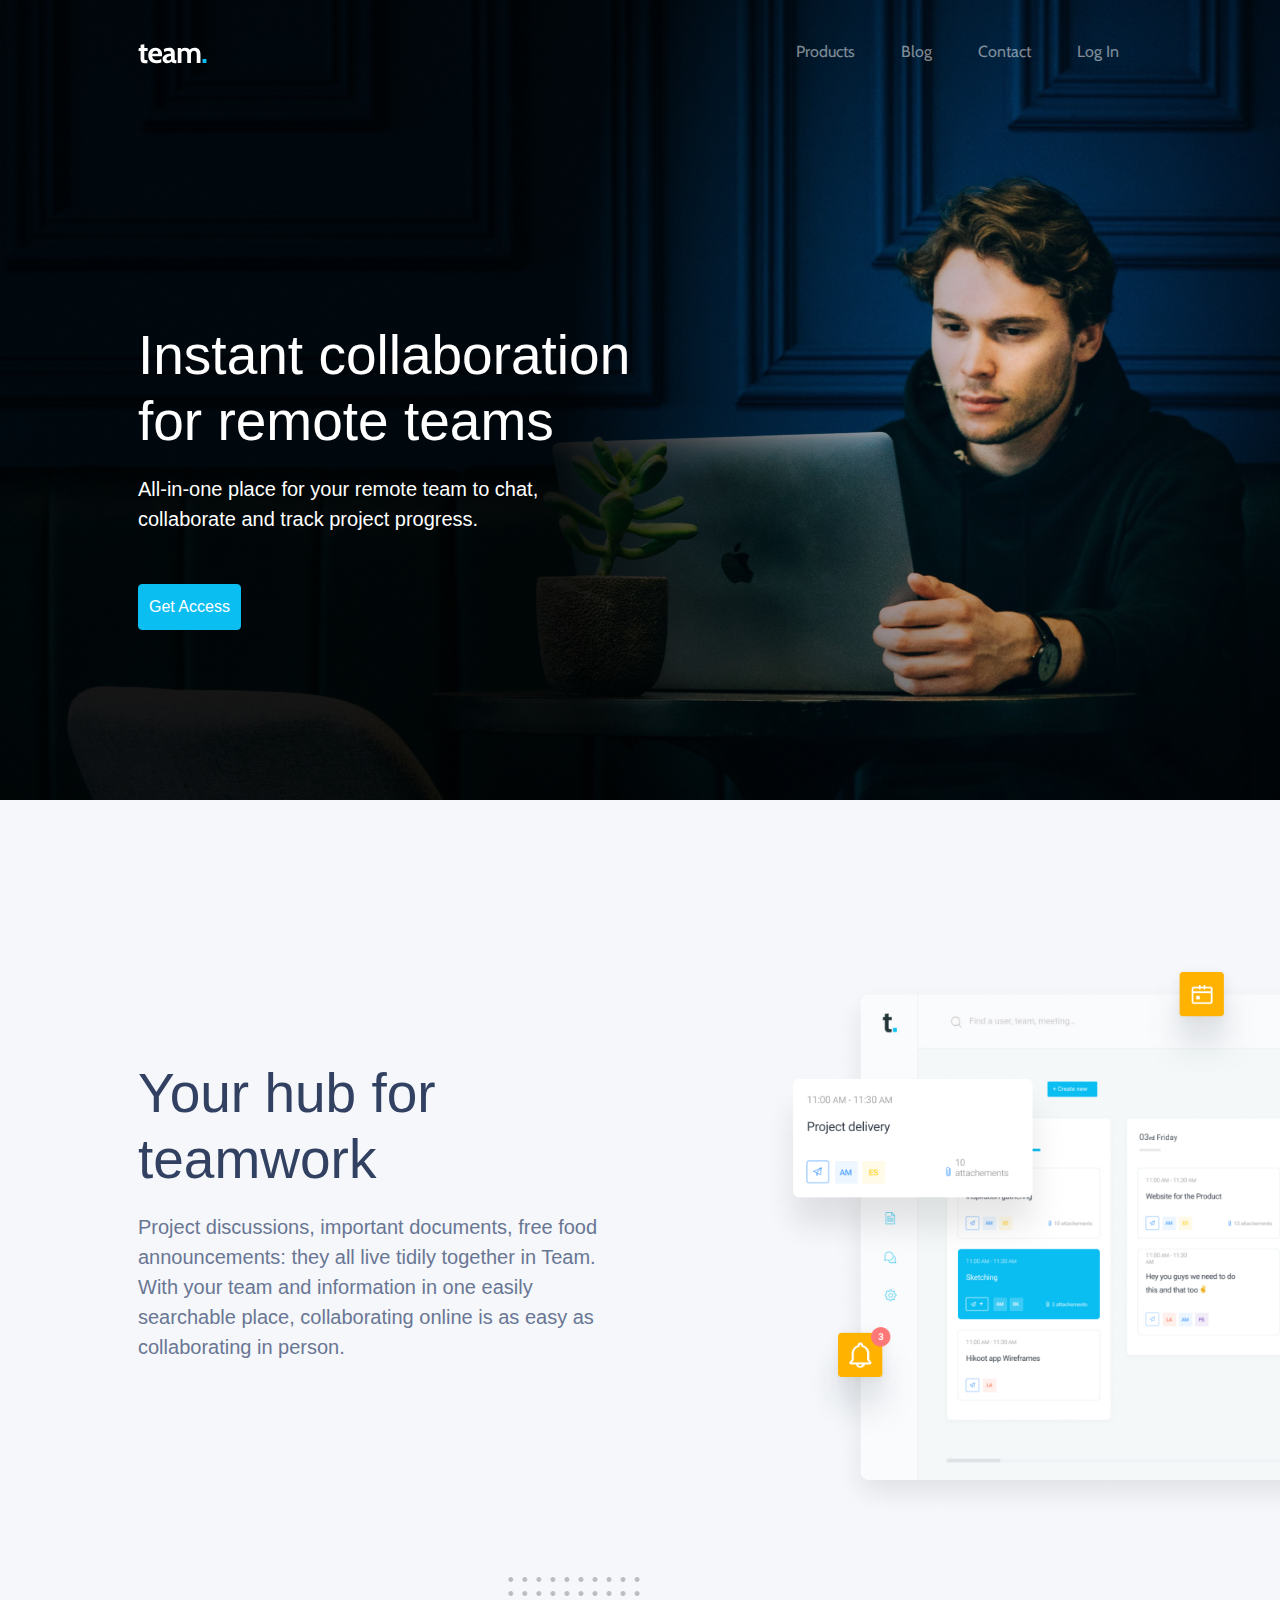
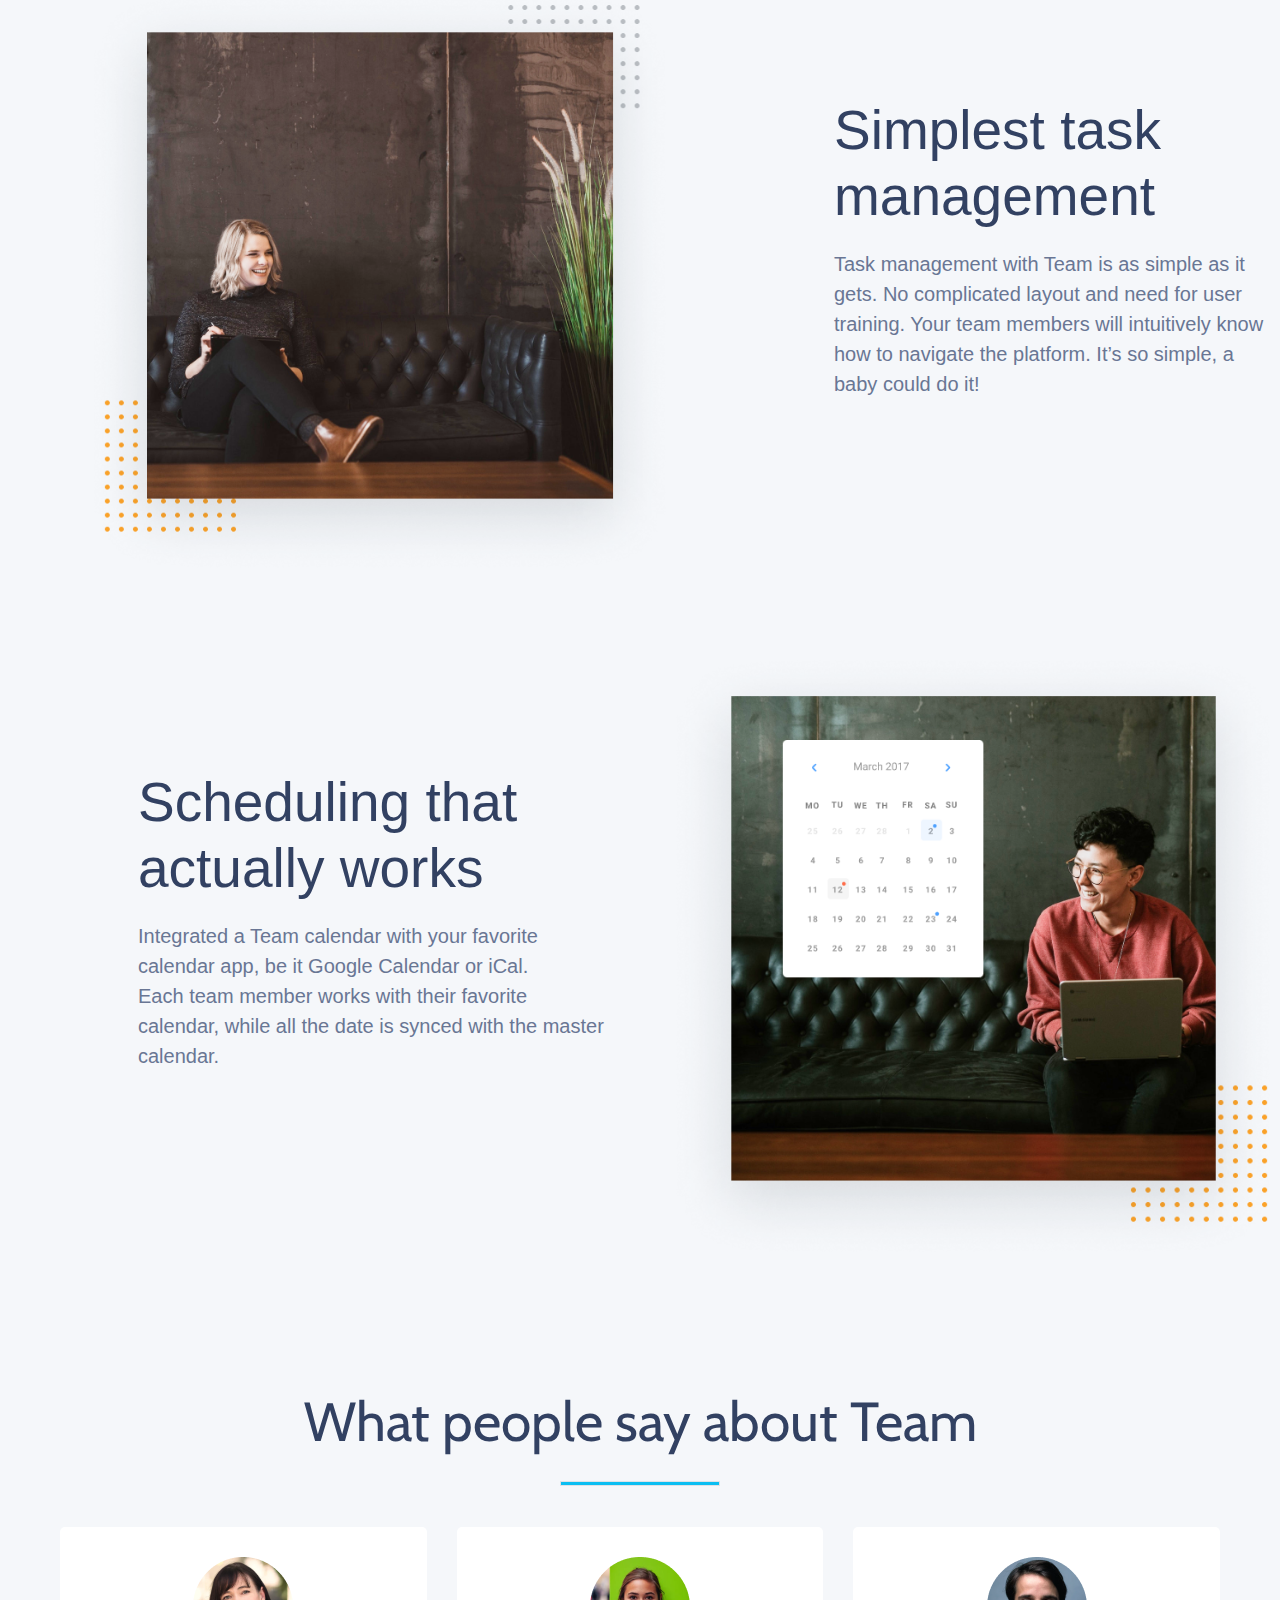
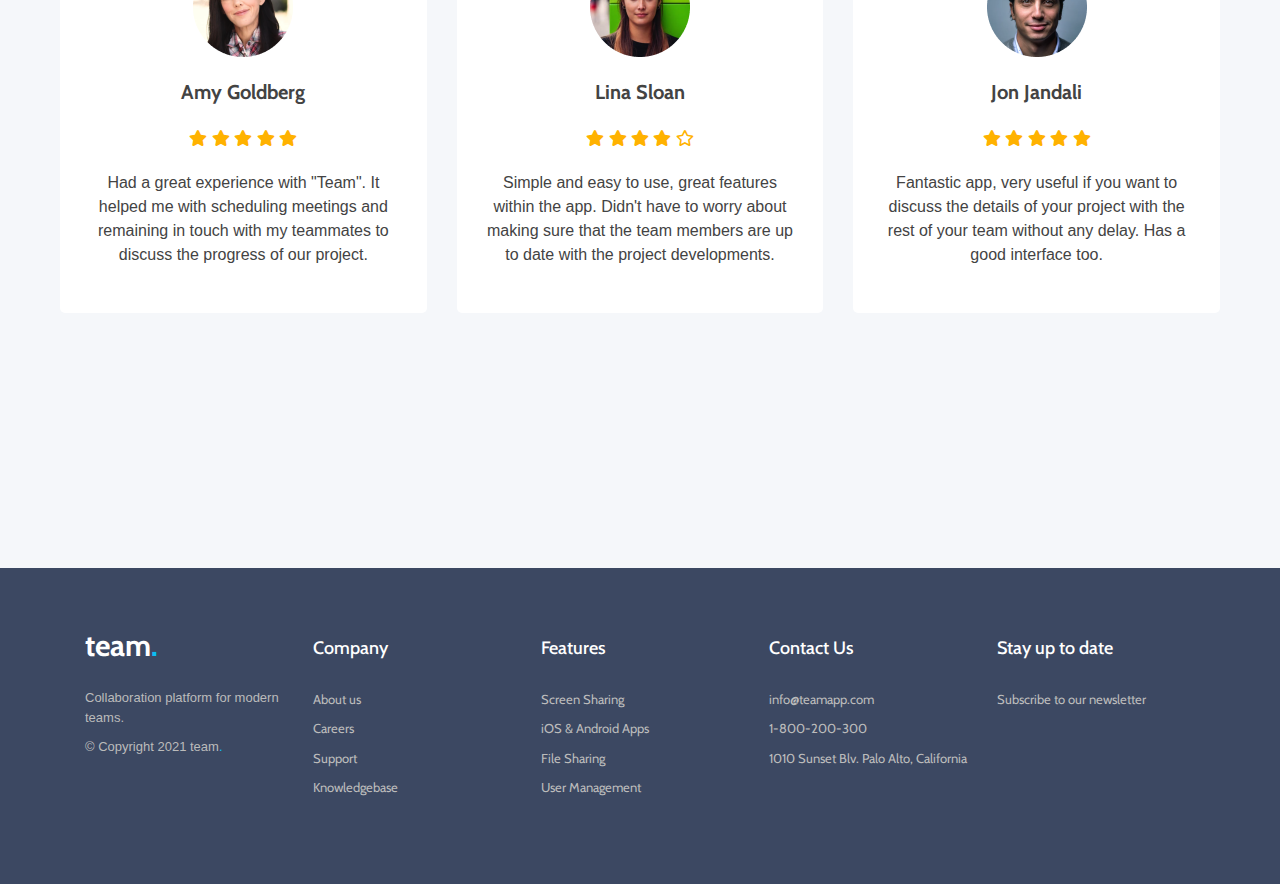
==== index.html @ 06002687 "Add the project files (basic track)" ====
<!DOCTYPE html>
<html>

<head>
  <meta charset="utf-8">
  <meta name="viewport" content="width=device-width, initial-scale=1">
  <title>Team App</title>
  <link rel="icon" href="images/favicon-2.ico">
  <link rel="stylesheet" href="https://maxcdn.bootstrapcdn.com/bootstrap/4.0.0/css/bootstrap.min.css" integrity="sha384-Gn5384xqQ1aoWXA+058RXPxPg6fy4IWvTNh0E263XmFcJlSAwiGgFAW/dAiS6JXm" crossorigin="anonymous">
  <link rel="stylesheet" href="styles.css">
  <link rel="preconnect" href="https://fonts.googleapis.com">
  <link rel="preconnect" href="https://fonts.gstatic.com" crossorigin>
  <link href="https://fonts.googleapis.com/css2?family=Cabin:ital,wght@0,400;0,500;0,600;0,700;1,400;1,500;1,600;1,700&display=swap" rel="stylesheet">
  <link rel="stylesheet" href="https://use.fontawesome.com/releases/v5.5.0/css/all.css">
</head>

<body>

  <section id="title">


    <nav class="navbar navbar-expand-lg navbar-dark">
        <a class="navbar-brand" href=""><img src="images/Logo.svg" alt="logo-img"></a>
         <button class="navbar-toggler" type="button" data-toggle="collapse" data-target="#navbarSupportedContent" aria-controls="navbarSupportedContent" aria-expanded="false" aria-label="Toggle navigation">
        <span class="navbar-toggler-icon"></span>
      </button>
      <div class="collapse navbar-collapse" id="navbarSupportedContent">
        <ul class="navbar-nav ml-auto">
            <li class="nav-item">
                <a class="nav-link" href="">Products</a>
            </li>
            <li class="nav-item">
                <a class="nav-link" href="">Blog</a>
            </li>
            <li class="nav-item">
                <a class="nav-link" href="">Contact</a>
            </li>
            <li class="nav-item">
                <a class="nav-link" href="">Log In</a>
            </li>
        </ul>
     </div>
    </nav>




    <!-- Title -->

    <div class="hero-content">

      <div>
        <h1 class="hero">Instant collaboration for remote teams</h1>
        <p class="hero-p">All-in-one place for your remote team to chat, collaborate and track project progress.</p>

        <div class="container-1">

          <button class="btn btn1">Get Access</button>
        </div>

      </div>

    </div>


  </section>


  <!-- Features -->

  <section id="features">

    <div>
      <div class="your-hub">
        <img class="dashboard-img" src="images/dashboard.png" alt="dashboard-img">
        <h3 class="features-head-L">Your hub for teamwork</h3>
        <p class="features-desc-L">Project discussions, important documents, free food announcements: they all live tidily together in Team. With your team and information in one easily searchable place, collaborating online is as easy as collaborating in person.</p>
      </div>

      <div class="simplest-task">
        <img class="pic-1" src="images/pic-1.png" alt="pic-1">
        <h3 class="features-head-R">Simplest task management</h3>
        <p class="features-desc-R">Task management with Team is as simple as it gets. No complicated layout and need for user training. Your team members will intuitively know how to navigate the platform. It’s so simple, a baby could do it!</p>
      </div>

      <div class="scheduing-that">
        <img class="pic-2" src="images/pic-2.png" alt="pic-2">
        <h3 class="features-head-L">Scheduling that actually works</h3>
        <p class="features-desc-L">Integrated a Team calendar with your favorite calendar app, be it Google Calendar or iCal. <br> Each team member works with their favorite calendar, while all the date is synced with the master calendar.</p>
      </div>
    </div>

  </section>

  <div class="testimonials">
    <div class="inner">
      <h6>What people say about Team</h6>
      <div class="border">

      </div>
      <div class="row">
        <div class="col">
          <div class="testimonial">
            <img src="images/avatar-1.png" alt="">
            <div class="name"><strong>Amy Goldberg</strong></div>
            <div class="stars">
              <i class="fas fa-star"></i>
              <i class="fas fa-star"></i>
              <i class="fas fa-star"></i>
              <i class="fas fa-star"></i>
              <i class="fas fa-star"></i>
            </div>
            <p>Had a great experience with "Team". It helped me with scheduling meetings and remaining in touch with my teammates to discuss the progress of our project.</p>
          </div>
        </div>

        <div class="col">
          <div class="testimonial">
            <img src="images/avatar-2.png" alt="">
            <div class="name"><strong>Lina Sloan</strong></div>
            <div class="stars">
              <i class="fas fa-star"></i>
              <i class="fas fa-star"></i>
              <i class="fas fa-star"></i>
              <i class="fas fa-star"></i>
              <i class="far fa-star"></i>
            </div>
            <p>Simple and easy to use, great features within the app. Didn't have to worry about making sure that the team members are up to date with the project developments.</p>
          </div>
        </div>

        <div class="col">
          <div class="testimonial">
            <img src="images/avatar-3.png" alt="">
            <div class="name"><strong>Jon Jandali</strong></div>
            <div class="stars">
              <i class="fas fa-star"></i>
              <i class="fas fa-star"></i>
              <i class="fas fa-star"></i>
              <i class="fas fa-star"></i>
              <i class="fas fa-star"></i>
            </div>
            <p>Fantastic app, very useful if you want to discuss the details of your project with the rest of your team without any delay. Has a good interface too.</p>
          </div>
        </div>
      </div>
    </div>
  </div>


<!--Footer---------------->
<footer class="footer">

  <div class="container">
    <div class="row">
      <div class="footer-col">
        <h5>team<span class="full-stop">.</span></h5>
        <ul>
          <li class="footer-desc">Collaboration platform for modern teams.</li>
          <li class="footer-desc">© Copyright 2021 team<span class="full-stop">.</span></li>
        </ul>
      </div>
      <div class="footer-col">
        <h4>Company</h4>
        <ul>
          <li><a href="#">About us</a></li>
          <li><a href="#">Careers</a></li>
          <li><a href="#">Support</a></li>
          <li><a href="#">Knowledgebase</a></li>
        </ul>
      </div>
      <div class="footer-col">
        <h4>Features</h4>
        <ul>
          <li><a href="#">Screen Sharing</a></li>
          <li><a href="#">iOS & Android Apps</a></li>
          <li><a href="#">File Sharing</a></li>
          <li><a href="#">User Management</a></li>
        </ul>
      </div>
      <div class="footer-col">
        <h4>Contact Us</h4>
        <ul>
          <li><a href="#">info@teamapp.com</a></li>
          <li><a href="#">1-800-200-300</a></li>
          <li><a href="#">1010 Sunset Blv.
Palo Alto, California</a></li>
        </ul>
      </div>
      <div class="footer-col">
        <h4>Stay up to date</h4>
        <ul>
          <li><a href="#">Subscribe to our newsletter</a></li>
        </ul>
      </div>
    </div>
  </div>

</footer>

</body>

</html>
---- styles.css ----
@import url('https://fonts.googleapis.com/css2?family=Cabin:wght@400;500;600;700&display=swap');

/*------------------------------------------BODY TAGS------------------------------------------*/

/* section {
  padding: 32px 138px;
} */

.hero-p {
  margin: 20px 0 50px;
  color: white;
  font-family: 'Cabin-Regular-400', sans-serif;
  font-size: 1.25rem;
  max-width: 466px;
  line-height: 1.5;
}

/*------------------------------------------CLASS TAGS------------------------------------------*/


.hero {
  margin: 0;
  color: white;
  font-family: 'Cabin-Regular', sans-serif;
  font-size: 3.4375rem;
  max-width: 508px;
}


.container-1 {
  text-align: left;
}

.btn {
  width: 50/16px;
  border: 1px solid #0BBEF2;
  background: #0BBEF2;
  padding: 10px;
  font-family: 'Cabin-Regular', sans-serif;
  font-weight: 500;
  font-size: 1rem;
  cursor: pointer;
  margin: 10px;
  transition: 0.8s;
  position: relative;
  overflow: hidden;
}

.btn1{
  color: white;
  margin: 0;
}

.btn1:hover {
  color: #0BBEF2;
}
.btn:hover{
  background-color: transparent;
}

.btn::before {
  content: "";
  position: absolute;
  left: 0;
  width: 100%;
  height: 0%;
  background: #0BBEF2;
  transition: 0.8s;
}


.features-head-L {
  padding-top: 120px;
  margin: 0;
  color: #324162;
  font-family: 'Cabin-Regular', sans-serif;
  font-size: 3.4375rem;
  max-width: 466px;
  margin-left: 138px;
  margin-bottom: 20px;
}

.features-desc-L {
  margin: 0;
  color: #697694;
  font-family: 'Cabin-Regular', sans-serif;
  font-size: 1.25rem;
  max-width: 466px;
  margin-left: 138px;
}

.features-head-R {
  padding-top: 120px;
  margin: 0;
  color: #324162;
  font-family: 'Cabin-Regular', sans-serif;
  font-size: 3.4375rem;
  max-width: 466px;
  margin-left: 834px;
  margin-bottom: 20px;
}

.features-desc-R {
  margin: 0;
  color: #697694;
  font-family: 'Cabin-Regular', sans-serif;
  font-size: 1.25rem;
  max-width: 466px;
  margin-left: 834px;
}

.input{
  max-width: 296px;
  height: 56px;
  border-radius: 4px;
  border-width: 0;
  padding-left: 16px;
  color: #3e3e40;
  font-size: 14px;
  transform: all 0.5s ease;
}

.hero-content {
  margin-top: 250px;
}

.dashboard-img {
  padding: 20px 0 20px 20px;
  max-height: 600px;
  float: right;
  margin-right: 0;

}

.pic-1 {
  max-height: 600px;
  max-width: 622.22px;
  float: left;
  margin-left: 85px;
}

.pic-2 {
  max-height: 613px;
  max-width: 625px;
  float: right;
  margin-right: 0;
}

.your-hub {
  padding-top: 140px;
  padding-bottom: 90px;
  min-height: 777px;
}

.simplest-task {
  min-height: 672px;
}

.scheduing-that {
  min-height: 700px;
}

.cards {
  width: 367px;
  height: 370px;
}

.profile-name {
  color: #697694;
  font-family: 'Cabin-Bold', sans-serif;
  font-size: 1.25rem;
}

.profile-des {
  font-size: 0.8125rem;
}

.profile {
  display: flex;
  align-items: center;
}

.avatar-1 {
  float: left;
}

* {
  margin: 0;
  padding: 0;
  box-sizing: border-box;
}

.container {
  max-width: auto;
  margin: auto;
}

.row {
  display: flex;
  flex-wrap: wrap;
}

ul {
  list-style: none;
}

.footer {
  color: #bbbbbb;
  background-color: #3C4862;
  padding: 70px 0;
}

.footer-col {
  width: 20%;
  padding: 0 15px;
}

.footer-col h4 {
font-family: 'Cabin', sans-serif;
font-weight: 500;
font-size: 18px;
margin-bottom: 30px;
color: white;
position: relative;
}

.footer-col ul li:not(:last-child) {
  margin-bottom: 10px;
}

.footer-col ul li a {
  font-size: 13px;
  color: #bbbbbb;
  text-decoration: none;
  font-family: 'Cabin', sans-serif;
  font-weight: 200;
  display: block;
  transition: all 0.3s ease;
}

.footer-col ul li a:hover {
  color: #FFFFFF;
  padding-left: 8px;
}

.footer-desc {
  font-size: 13px;
}

h5 {
  color: white;
  font-size: 30px;
  font-family: 'Cabin', sans-serif;
  font-weight: 700;
  line-height: 0.5;
  margin-bottom: 35px;

}

.full-stop {
  color: #0BBEF2;
}


.testimonials {
  padding: 40px 0;
  background-color: #F5F7FA;
  color: #434343;
  text-align: center;
  padding-bottom: 240px;
}

.inner {
  max-width: 1200px;
  margin: auto;
  overflow: hidden;
  padding: 0 20px;
}

.border {
  width: 160px;
  height: 5px;
  background-color: #0BBEF2;
  margin: 26px auto;
}

.row {
  display: flex;
  flex-wrap: wrap;
  justify-content: center;
}

.col {
  flex: 33.33%;
  max-width: 33.33%;
  box-sizing: border-box;
  padding: 15px;
}

.testimonial {
  background-color: #FFFFFF;
  padding: 30px;
  border-radius: 5px;
}

h6 {
  font-size: 3.4375rem;
  font-family: 'Cabin', sans-serif;
  font-weight: 400;
  color: #324162;
}

.name {
  font-family: 'Cabin', sans-serif;
  font-size: 20px;
  margin: 20px 0;
}

.stars {
  color: #FFB200;
  margin-bottom: 20px;
}

@media screen and (max-width: 960px) {
  .col {
    flex: 100%;
    max-width: 80%;
  }
}

@media screen and (max-width: 600px) {
  .col {
    flex: 100%;
    max-width: 100%;
  }
}

/*------------------------------------------ID TAGS------------------------------------------*/

#title {
  background-image: url(images/Hero-image.png);
  background-repeat: no-repeat;
  background-size: cover;
  min-height: 800px;
  width: 100%;
  padding: 32px 138px;
}

#features {
  background-color: #F5F7FA;

  width: 100%;
}

#reviews {
  background-color: #F5F7FA;
  min-height: 800px;
  width: 100%;
  padding: 32px 138px;
}




.navbar {
  padding: 0;
}

.nav-item {
  font-family: 'Cabin', sans-serif;
  font-weight: 400;
  margin-left: 15px;
  margin-right: 15px;
}

.nav-link{
  transition: 0.4s;
}
.nav-link:hover {
    color: white;
}
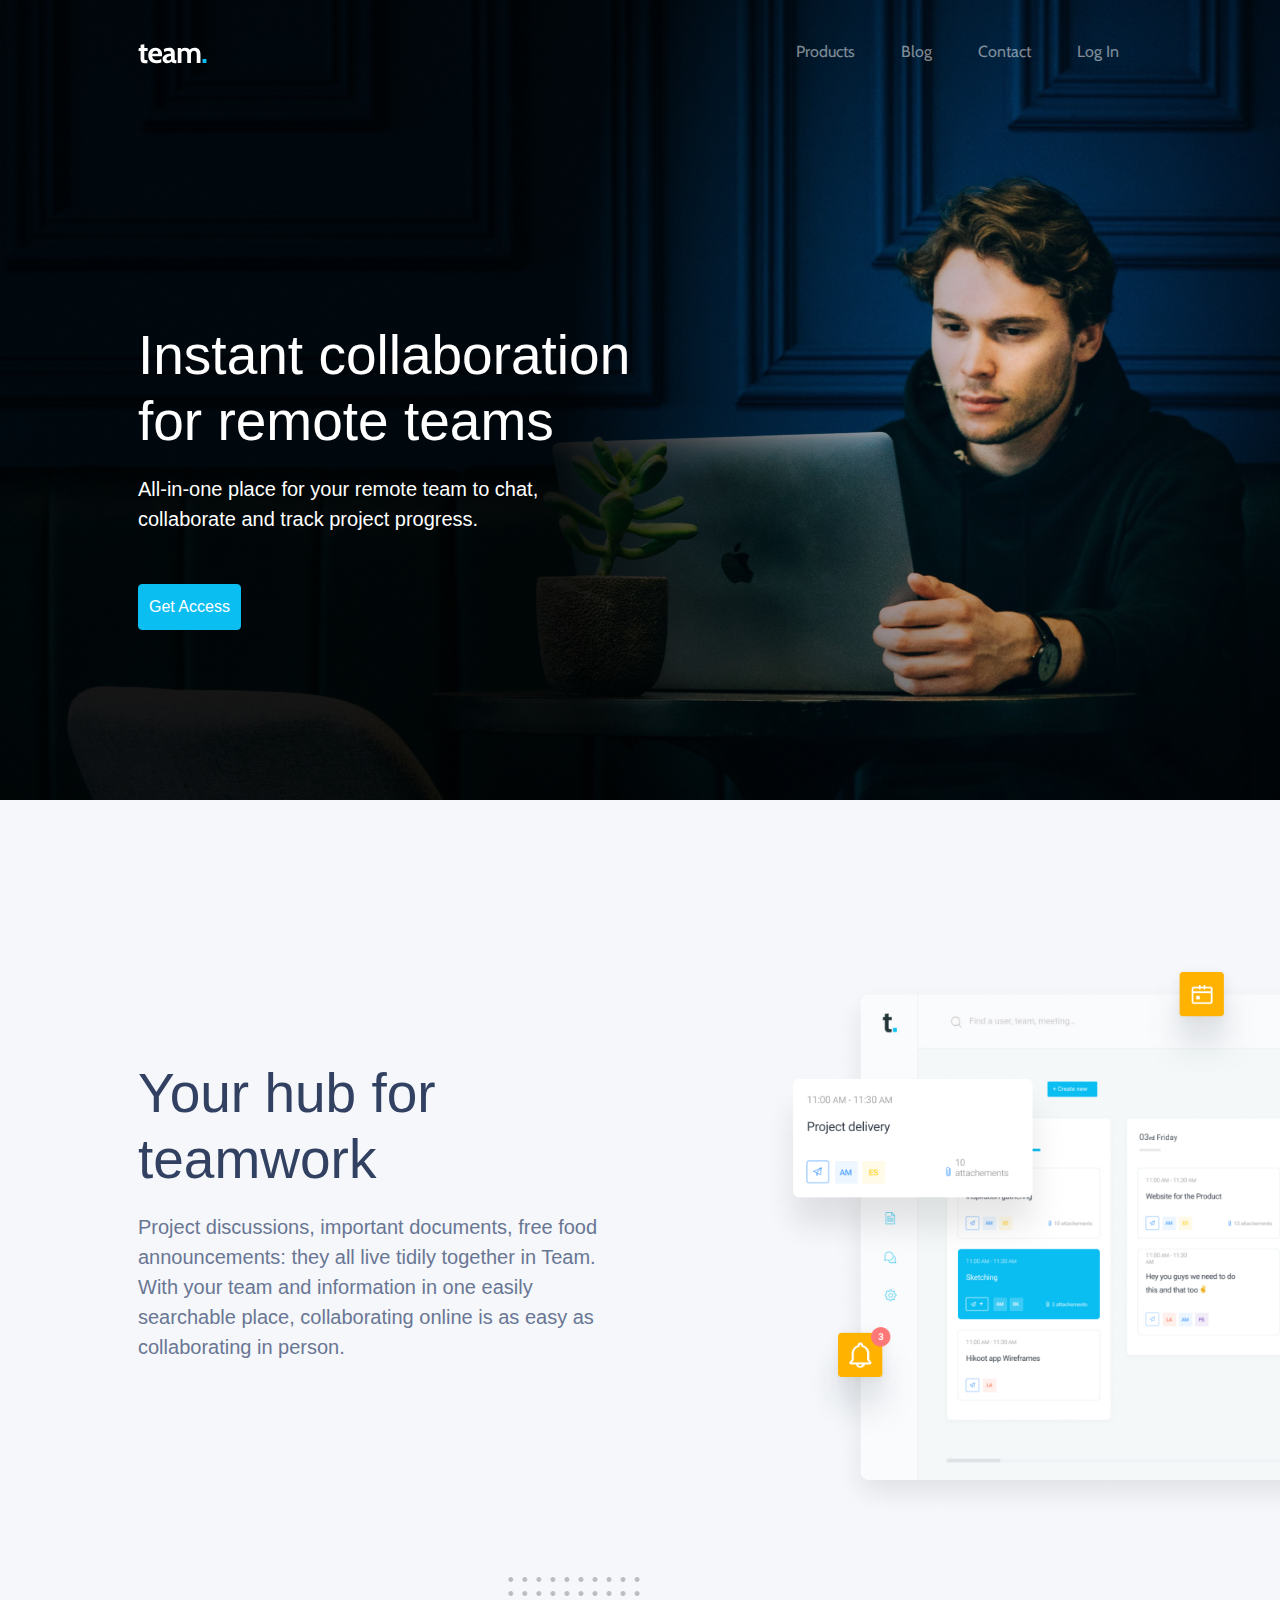
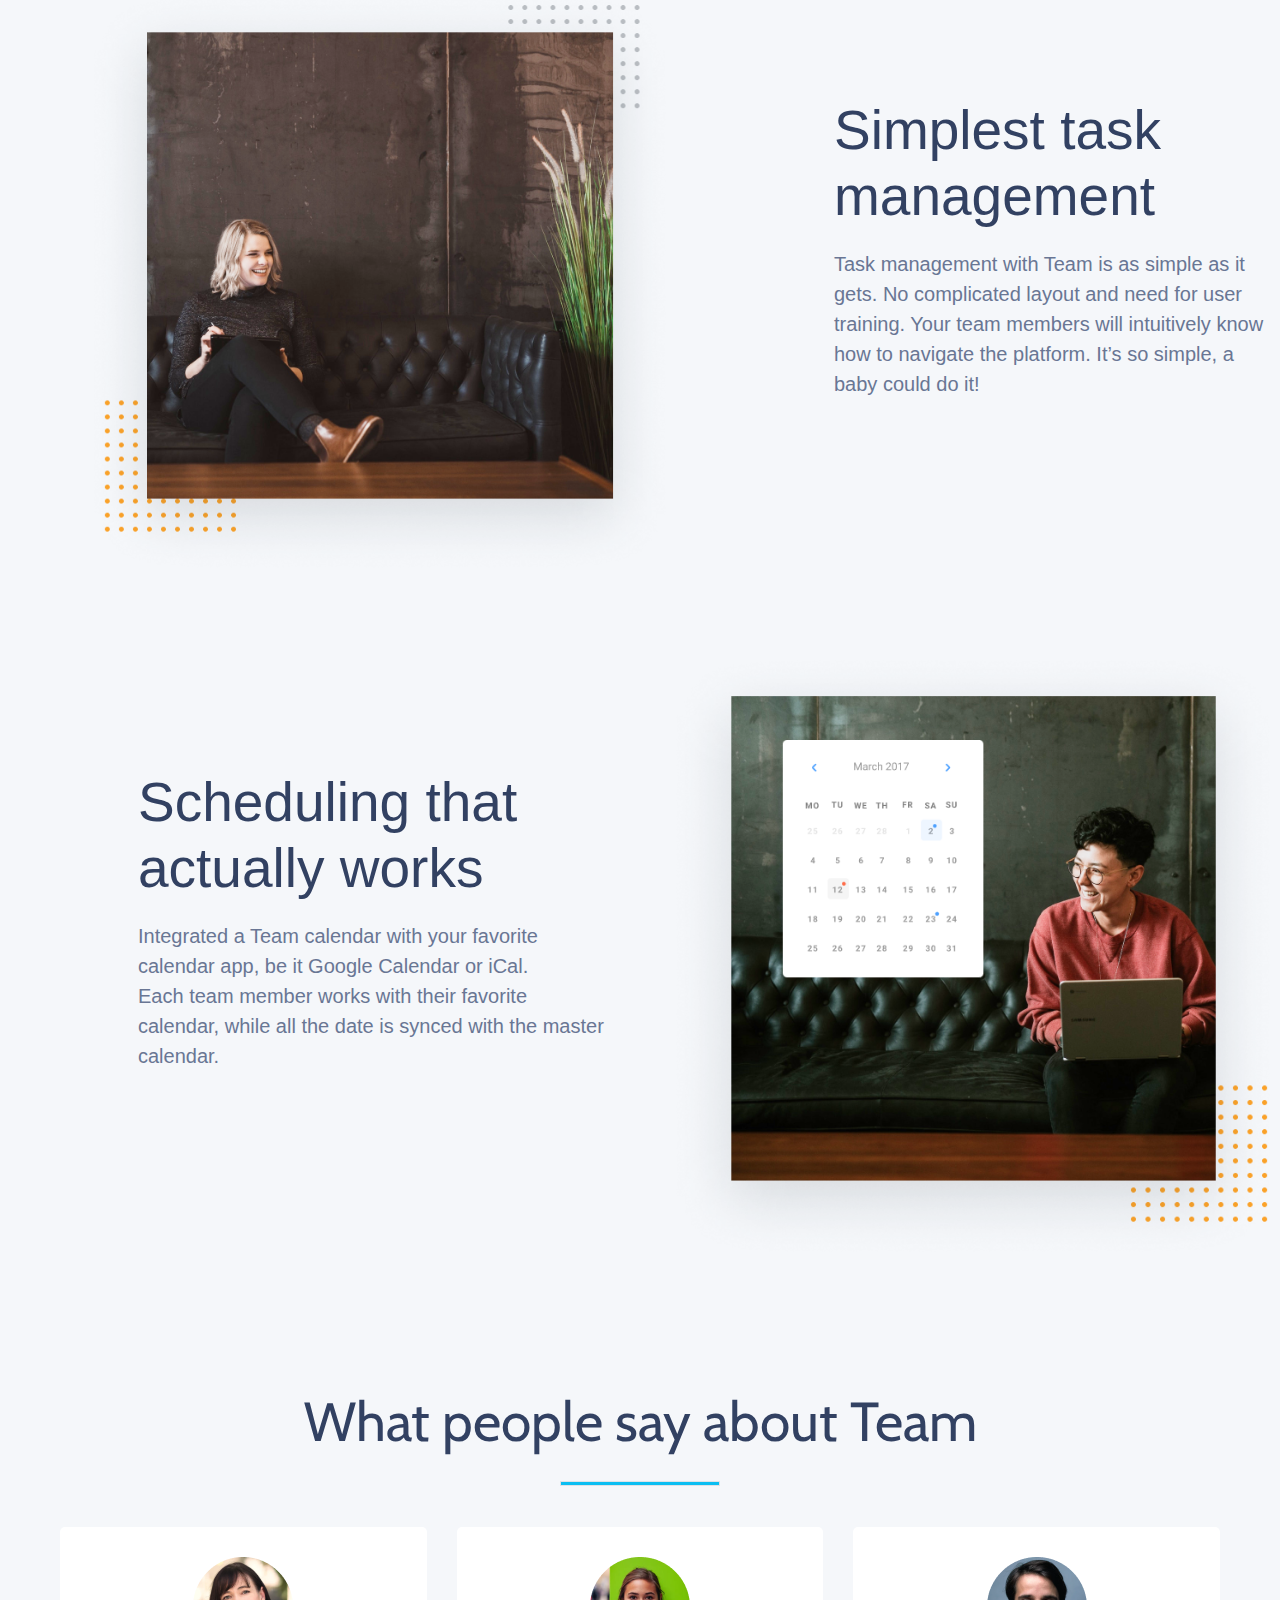
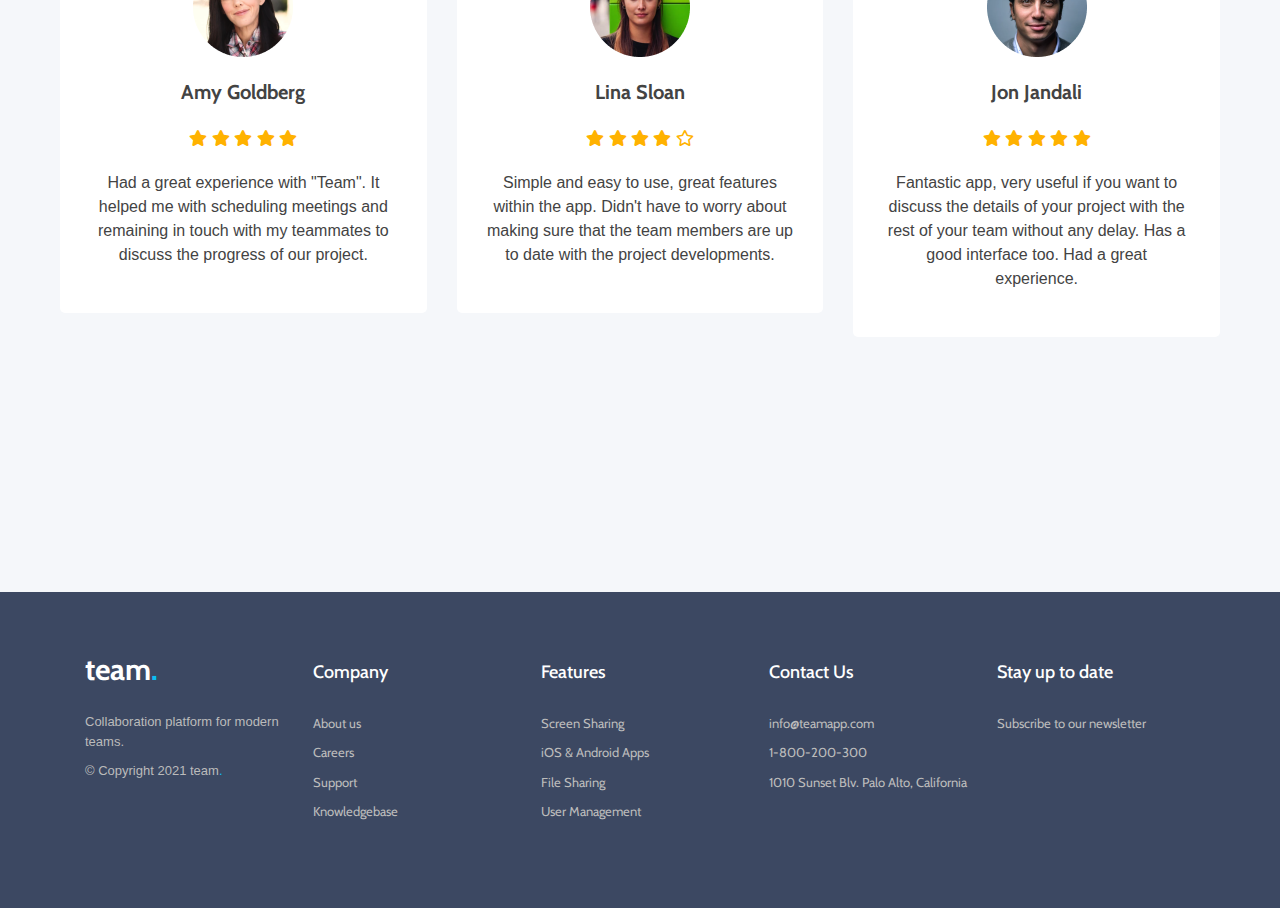
==== commit 6c845d22: "Update index.html" ====
--- a/index.html
+++ b/index.html
@@ -140,7 +140,7 @@
               <i class="fas fa-star"></i>
               <i class="fas fa-star"></i>
             </div>
-            <p>Fantastic app, very useful if you want to discuss the details of your project with the rest of your team without any delay. Has a good interface too.</p>
+            <p>Fantastic app, very useful if you want to discuss the details of your project with the rest of your team without any delay. Has a good interface too. Had a great experience.</p>
           </div>
         </div>
       </div>
